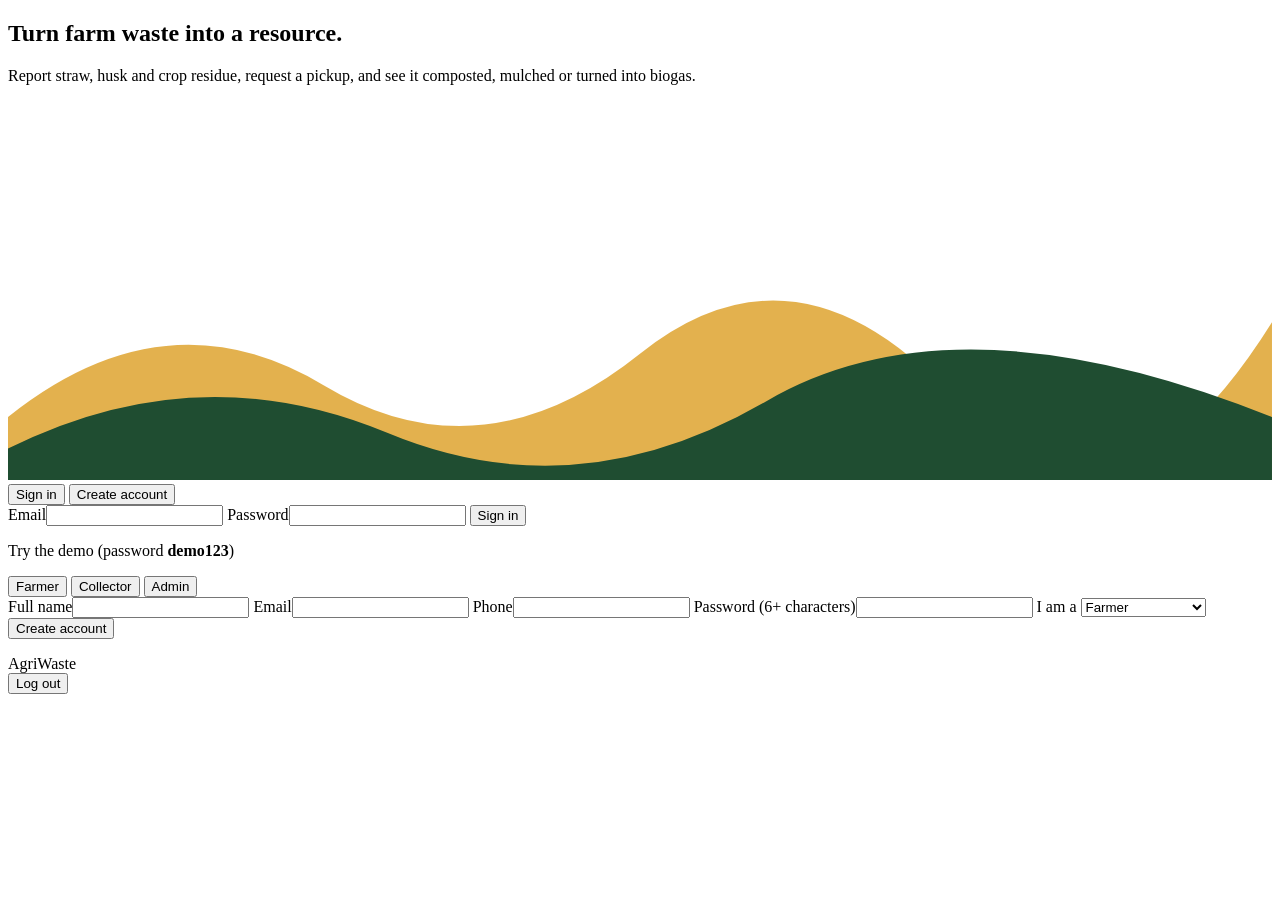
==== index.html @ 06bf90da "Add files via upload" ====
<!DOCTYPE html>
<html lang="en">
<head>
<meta charset="utf-8">
<meta name="viewport" content="width=device-width, initial-scale=1">
<title>AgriWaste - Smart Agriculture Waste Management</title>
<link rel="preconnect" href="https://fonts.googleapis.com">
<link href="https://fonts.googleapis.com/css2?family=Bricolage+Grotesque:wght@500;700&family=Public+Sans:wght@400;500;600&display=swap" rel="stylesheet">
<link rel="stylesheet" href="css/style.css">
</head>
<body>

<!-- Sign in / register -->
<section id="auth" class="auth hidden">
  <div class="auth-art">
    <h1>Turn farm waste into a resource.</h1>
    <p>Report straw, husk and crop residue, request a pickup, and see it composted, mulched or turned into biogas.</p>
    <svg viewBox="0 0 400 120" aria-hidden="true"><path d="M0 100 Q50 60 100 90 T200 80 T300 95 T400 70 V120 H0Z" fill="#E0A93B" opacity=".9"/><path d="M0 110 Q60 80 120 105 T240 95 T400 100 V120 H0Z" fill="#1f4d31"/></svg>
  </div>
  <div class="auth-card">
    <div class="tabs" role="tablist">
      <button class="tab active" data-tab="login">Sign in</button>
      <button class="tab" data-tab="register">Create account</button>
    </div>

    <form id="loginForm" class="stack">
      <label>Email<input type="email" id="loginEmail" required autocomplete="email"></label>
      <label>Password<input type="password" id="loginPass" required autocomplete="current-password"></label>
      <button class="btn primary" type="submit">Sign in</button>
      <div class="demo">
        <p>Try the demo (password <b>demo123</b>)</p>
        <div class="row">
          <button type="button" class="btn ghost sm" data-demo="farmer@demo.com">Farmer</button>
          <button type="button" class="btn ghost sm" data-demo="worker@demo.com">Collector</button>
          <button type="button" class="btn ghost sm" data-demo="admin@demo.com">Admin</button>
        </div>
      </div>
    </form>

    <form id="registerForm" class="stack hidden">
      <label>Full name<input id="regName" required></label>
      <label>Email<input type="email" id="regEmail" required></label>
      <label>Phone<input type="tel" id="regPhone"></label>
      <label>Password (6+ characters)<input type="password" id="regPass" minlength="6" required></label>
      <label>I am a
        <select id="regRole"><option value="farmer">Farmer</option><option value="worker">Collection worker</option></select>
      </label>
      <button class="btn primary" type="submit">Create account</button>
    </form>
    <p id="authError" class="error" role="alert"></p>
  </div>
</section>

<!-- App shell -->
<div id="app" class="shell hidden">
  <aside class="side">
    <div class="brand">AgriWaste</div>
    <nav id="nav"></nav>
    <div class="who">
      <div><b id="whoName"></b><span id="whoRole"></span></div>
      <button class="btn ghost sm" id="logout">Log out</button>
    </div>
  </aside>
  <main id="view" tabindex="-1"></main>
</div>

<div id="toast" class="toast" role="status"></div>
<script src="js/app.js"></script>
</body>
</html>
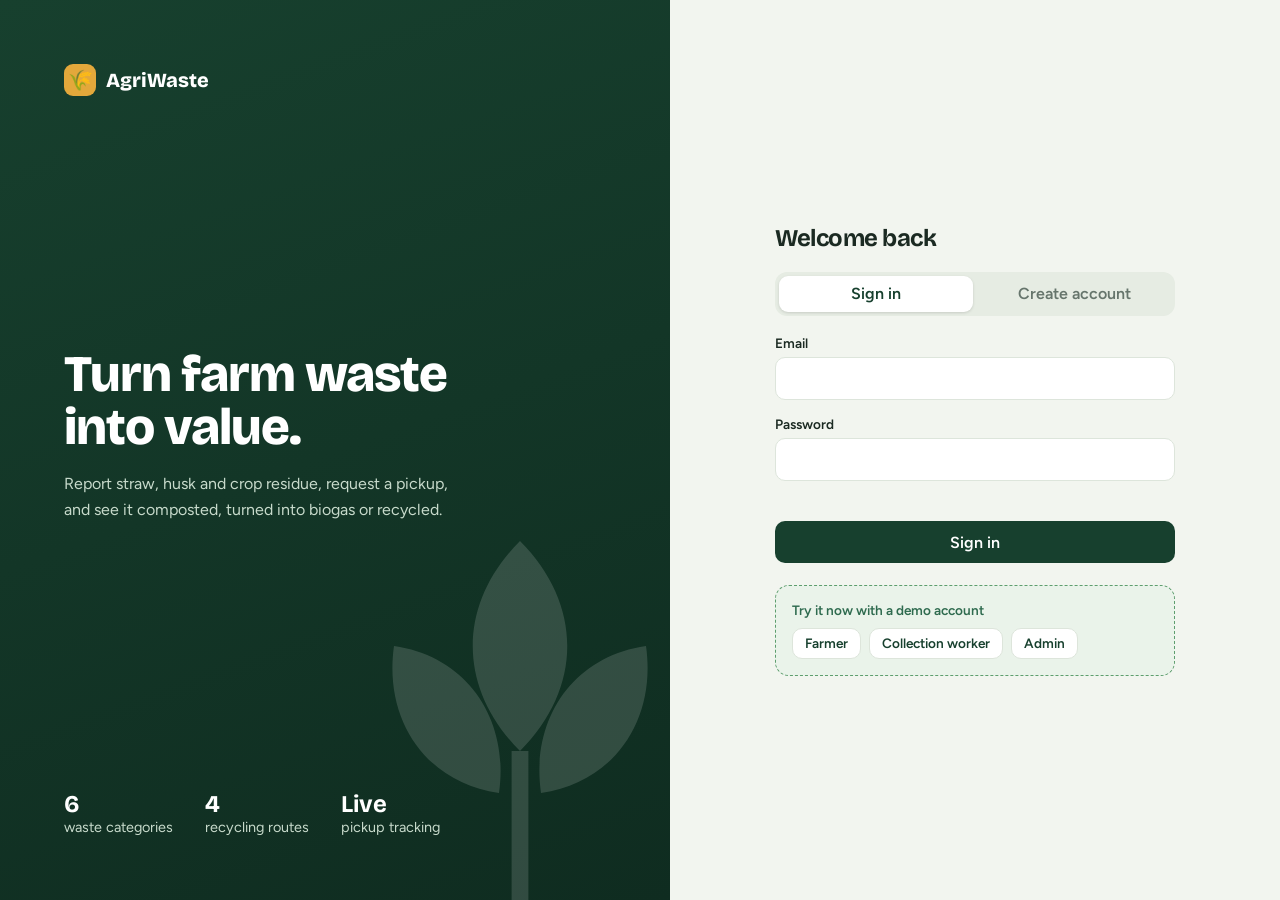
==== commit 7e9e9668: "Add files via upload" ====
--- a/index.html
+++ b/index.html
@@ -1,70 +1,40 @@
 <!DOCTYPE html>
-<html lang="en">
-<head>
-<meta charset="utf-8">
-<meta name="viewport" content="width=device-width, initial-scale=1">
-<title>AgriWaste - Smart Agriculture Waste Management</title>
+<html lang="en"><head>
+<meta charset="utf-8"><meta name="viewport" content="width=device-width,initial-scale=1">
+<title>AgriWaste · Smart Agriculture Waste Management</title>
 <link rel="preconnect" href="https://fonts.googleapis.com">
-<link href="https://fonts.googleapis.com/css2?family=Bricolage+Grotesque:wght@500;700&family=Public+Sans:wght@400;500;600&display=swap" rel="stylesheet">
-<link rel="stylesheet" href="css/style.css">
-</head>
-<body>
+<link href="https://fonts.googleapis.com/css2?family=Bricolage+Grotesque:opsz,wght@12..96,600;12..96,800&family=Figtree:wght@400;500;600&display=swap" rel="stylesheet">
+<link rel="stylesheet" href="style.css"></head><body>
 
-<!-- Sign in / register -->
-<section id="auth" class="auth hidden">
-  <div class="auth-art">
-    <h1>Turn farm waste into a resource.</h1>
-    <p>Report straw, husk and crop residue, request a pickup, and see it composted, mulched or turned into biogas.</p>
-    <svg viewBox="0 0 400 120" aria-hidden="true"><path d="M0 100 Q50 60 100 90 T200 80 T300 95 T400 70 V120 H0Z" fill="#E0A93B" opacity=".9"/><path d="M0 110 Q60 80 120 105 T240 95 T400 100 V120 H0Z" fill="#1f4d31"/></svg>
+<section id="auth">
+  <div class="hero">
+    <div class="logo"><i>🌾</i>AgriWaste</div>
+    <div><h1>Turn farm waste into value.</h1><p>Report straw, husk and crop residue, request a pickup, and see it composted, turned into biogas or recycled.</p></div>
+    <div class="stats-strip"><div><b>6</b>waste categories</div><div><b>4</b>recycling routes</div><div><b>Live</b>pickup tracking</div></div>
+    <svg viewBox="0 0 200 200" fill="#fff"><path d="M100 10c30 30 30 70 0 100-30-30-30-70 0-100zM40 60c35 5 55 35 50 70-35-5-55-35-50-70zM160 60c-35 5-55 35-50 70 35-5 55-35 50-70zM96 110h8v90h-8z"/></svg>
   </div>
-  <div class="auth-card">
-    <div class="tabs" role="tablist">
-      <button class="tab active" data-tab="login">Sign in</button>
-      <button class="tab" data-tab="register">Create account</button>
-    </div>
-
-    <form id="loginForm" class="stack">
-      <label>Email<input type="email" id="loginEmail" required autocomplete="email"></label>
-      <label>Password<input type="password" id="loginPass" required autocomplete="current-password"></label>
-      <button class="btn primary" type="submit">Sign in</button>
-      <div class="demo">
-        <p>Try the demo (password <b>demo123</b>)</p>
-        <div class="row">
-          <button type="button" class="btn ghost sm" data-demo="farmer@demo.com">Farmer</button>
-          <button type="button" class="btn ghost sm" data-demo="worker@demo.com">Collector</button>
-          <button type="button" class="btn ghost sm" data-demo="admin@demo.com">Admin</button>
-        </div>
-      </div>
+  <div class="formwrap"><div class="formbox">
+    <h2>Welcome back</h2><div class="tabs"><button id="tLogin" class="on">Sign in</button><button id="tReg">Create account</button></div>
+    <form id="authForm">
+      <div id="regOnly" class="hide"><div class="field"><label for="name">Full name</label><input id="name"></div>
+      <div class="row"><div class="field"><label for="phone">Phone</label><input id="phone"></div><div class="field"><label for="role">I am a</label><select id="role"><option value="farmer">Farmer</option><option value="worker">Collection worker</option></select></div></div></div>
+      <div class="field"><label for="email">Email</label><input id="email" type="email" required></div>
+      <div class="field"><label for="password">Password</label><input id="password" type="password" required minlength="6"></div>
+      <div class="err" id="err" role="alert"></div>
+      <button class="btn" style="width:100%" id="authBtn">Sign in</button>
     </form>
-
-    <form id="registerForm" class="stack hidden">
-      <label>Full name<input id="regName" required></label>
-      <label>Email<input type="email" id="regEmail" required></label>
-      <label>Phone<input type="tel" id="regPhone"></label>
-      <label>Password (6+ characters)<input type="password" id="regPass" minlength="6" required></label>
-      <label>I am a
-        <select id="regRole"><option value="farmer">Farmer</option><option value="worker">Collection worker</option></select>
-      </label>
-      <button class="btn primary" type="submit">Create account</button>
-    </form>
-    <p id="authError" class="error" role="alert"></p>
-  </div>
+    <div class="demo"><p>Try it now with a demo account</p><div>
+      <button class="btn alt sm" data-demo="farmer@demo.com">Farmer</button><button class="btn alt sm" data-demo="worker@demo.com">Collection worker</button><button class="btn alt sm" data-demo="admin@demo.com">Admin</button></div></div>
+  </div></div>
 </section>
 
-<!-- App shell -->
-<div id="app" class="shell hidden">
-  <aside class="side">
-    <div class="brand">AgriWaste</div>
-    <nav id="nav"></nav>
-    <div class="who">
-      <div><b id="whoName"></b><span id="whoRole"></span></div>
-      <button class="btn ghost sm" id="logout">Log out</button>
-    </div>
-  </aside>
-  <main id="view" tabindex="-1"></main>
+<div id="app" class="hide">
+  <aside><div class="logo"><i>🌾</i>AgriWaste</div><nav id="nav" style="display:contents"></nav>
+    <div class="me"><b id="meName"></b><small id="meRole"></small><button class="btn alt sm" id="logout" style="margin-top:.6rem">Sign out</button></div></aside>
+  <main><div class="top"><div><h2 id="title"></h2><p id="sub"></p></div><div class="top-actions"><button class="btn alt bell" id="bell">🔔 Notifications<b id="badge" class="hide"></b></button><button class="btn alt top-logout" id="logoutTop">Sign out</button></div></div>
+    <div id="notes" class="card hide"></div><div id="view"></div></main>
 </div>
+<dialog id="dlg"></dialog>
+<div id="toast" role="status"></div>
 
-<div id="toast" class="toast" role="status"></div>
-<script src="js/app.js"></script>
-</body>
-</html>
+<script src="app.js"></script></body></html>
--- a/style.css
+++ b/style.css
@@ -0,0 +1,58 @@
+:root{--forest:#17402E;--moss:#2F6B4F;--leaf:#5E9E6E;--wheat:#E3A83B;--paper:#F2F5EF;--card:#fff;--ink:#1B2A22;--mute:#66756C;--line:#DDE5DB;--bad:#B3402F;
+--r:14px;font-family:Figtree,system-ui,sans-serif;color:var(--ink)}
+*{box-sizing:border-box}body{margin:0;background:var(--paper);min-height:100vh}
+h1,h2,h3{font-family:'Bricolage Grotesque',sans-serif;margin:0;letter-spacing:-.02em}
+button,input,select,textarea{font:inherit}
+:focus-visible{outline:3px solid var(--wheat);outline-offset:2px}
+.btn{border:0;border-radius:10px;padding:.7rem 1.1rem;font-weight:600;cursor:pointer;background:var(--forest);color:#fff;transition:background .15s}
+.btn:hover{background:var(--moss)}.btn.alt{background:#fff;color:var(--forest);border:1px solid var(--line)}.btn.alt:hover{background:var(--paper)}
+.btn.sm{padding:.4rem .75rem;font-size:.85rem}.btn.wheat{background:var(--wheat);color:#2a1d00}
+label{display:block;font-size:.85rem;font-weight:600;margin:0 0 .35rem}
+input,select,textarea{width:100%;padding:.7rem .85rem;border:1px solid var(--line);border-radius:10px;background:#fff}
+.field{margin-bottom:1rem}.row{display:grid;grid-template-columns:1fr 1fr;gap:1rem}
+.hide{display:none!important}
+/* auth */
+#auth{display:grid;grid-template-columns:1.1fr 1fr;min-height:100vh}
+.hero{background:linear-gradient(160deg,var(--forest),#0F2C20);color:#fff;padding:4rem;display:flex;flex-direction:column;justify-content:space-between;position:relative;overflow:hidden}
+.hero svg{position:absolute;right:-60px;bottom:-40px;width:420px;opacity:.14}
+.hero h1{font-size:clamp(2.2rem,4vw,3.4rem);line-height:1.05;max-width:12ch;font-weight:800}
+.hero p{max-width:40ch;color:#C7DACB;line-height:1.6}
+.logo{display:flex;gap:.6rem;align-items:center;font-family:'Bricolage Grotesque';font-weight:800;font-size:1.25rem}
+.logo i{width:32px;height:32px;border-radius:9px;background:var(--wheat);display:grid;place-items:center;font-style:normal}
+.stats-strip{display:flex;gap:2rem;font-size:.9rem;color:#C7DACB}.stats-strip b{display:block;color:#fff;font-size:1.5rem;font-family:'Bricolage Grotesque'}
+.formwrap{display:grid;place-items:center;padding:2rem}.formbox{width:100%;max-width:400px}
+.tabs{display:flex;gap:.25rem;background:#E6ECE3;padding:.25rem;border-radius:12px;margin:1.2rem 0}
+.tabs button{flex:1;border:0;background:none;padding:.55rem;border-radius:9px;font-weight:600;cursor:pointer;color:var(--mute)}.tabs .on{background:#fff;color:var(--forest);box-shadow:0 1px 3px #0002}
+.demo{margin-top:1.4rem;padding:1rem;border:1px dashed var(--leaf);border-radius:var(--r);background:#EAF3EA}
+.demo p{margin:0 0 .6rem;font-size:.85rem;color:var(--moss);font-weight:600}.demo div{display:flex;gap:.5rem;flex-wrap:wrap}
+.err{color:var(--bad);font-size:.88rem;min-height:1.2rem;margin:.3rem 0}
+/* app */
+#app{display:grid;grid-template-columns:250px 1fr;min-height:100vh}
+aside{background:var(--forest);color:#fff;padding:1.4rem 1rem;display:flex;flex-direction:column;gap:.25rem;position:sticky;top:0;height:100vh}
+aside .logo{padding:0 .5rem 1.5rem}
+.nav{display:flex;gap:.7rem;align-items:center;padding:.7rem .8rem;border-radius:10px;color:#C7DACB;background:none;border:0;text-align:left;cursor:pointer;font-weight:500}
+.nav:hover{background:#ffffff14}.nav.on{background:#fff;color:var(--forest);font-weight:600}
+.me{margin-top:auto;padding:.8rem;border-top:1px solid #ffffff22;font-size:.85rem}.me small{color:#9DB8A5;display:block}
+main{padding:2rem 2.4rem;max-width:1200px;width:100%}
+.top{display:flex;justify-content:space-between;align-items:center;margin-bottom:1.6rem;gap:1rem}
+.top h2{font-size:1.8rem}.top p{margin:.2rem 0 0;color:var(--mute)}
+.bell{position:relative}.bell b{position:absolute;top:-6px;right:-6px;background:var(--bad);color:#fff;font-size:.7rem;border-radius:99px;padding:1px 6px}
+.card{background:var(--card);border:1px solid var(--line);border-radius:var(--r);padding:1.4rem}
+.grid4{display:grid;grid-template-columns:repeat(4,1fr);gap:1rem;margin-bottom:1.2rem}
+.stat span{color:var(--mute);font-size:.85rem}.stat strong{display:block;font-family:'Bricolage Grotesque';font-size:2rem;margin:.3rem 0 0}
+.stat.lead{background:var(--forest);color:#fff;border:0}.stat.lead span{color:#B6D0BC}
+.two{display:grid;grid-template-columns:1.2fr 1fr;gap:1.2rem}
+.bar{display:grid;grid-template-columns:130px 1fr 70px;gap:.7rem;align-items:center;margin:.7rem 0;font-size:.9rem}
+.bar i{display:block;height:12px;border-radius:99px;background:linear-gradient(90deg,var(--moss),var(--leaf))}.bar div{background:#EEF2EC;border-radius:99px}
+table{width:100%;border-collapse:collapse;font-size:.92rem}th{text-align:left;color:var(--mute);font-weight:500;padding:.6rem;border-bottom:1px solid var(--line)}td{padding:.8rem .6rem;border-bottom:1px solid var(--line);vertical-align:middle}
+.pill{padding:.2rem .65rem;border-radius:99px;font-size:.78rem;font-weight:600;white-space:nowrap}
+.pending{background:#FCEFD2;color:#8A5E00}.accepted{background:#DDEBF7;color:#1F5C8F}.scheduled{background:#E7E0F6;color:#5B3FA0}.collected{background:#D9F0DF;color:#1F6B3A}.recycled{background:var(--forest);color:#fff}
+.tip{background:#FFF6E0;border-left:4px solid var(--wheat);padding:.9rem 1rem;border-radius:8px;margin:.5rem 0 1rem;font-size:.92rem}
+.guide{display:grid;grid-template-columns:repeat(auto-fill,minmax(250px,1fr));gap:1rem}.guide h3{font-size:1.1rem}.guide em{color:var(--moss);font-style:normal;font-weight:600;font-size:.85rem}
+.empty{text-align:center;color:var(--mute);padding:2.5rem 1rem}
+#notes{position:absolute;right:2.4rem;top:5rem;width:330px;z-index:5;box-shadow:0 12px 40px #0002}
+#notes p{margin:0;padding:.65rem 0;border-bottom:1px solid var(--line);font-size:.9rem}
+dialog{border:0;border-radius:var(--r);padding:1.6rem;width:min(440px,92vw);box-shadow:0 20px 60px #0004}dialog::backdrop{background:#0006}dialog dl{display:grid;grid-template-columns:110px 1fr;gap:.6rem 1rem;margin:1rem 0}dialog dt{color:var(--mute);font-size:.85rem}dialog dd{margin:0;font-weight:500;word-break:break-word}
+#toast{position:fixed;bottom:1.5rem;left:50%;transform:translateX(-50%);background:var(--ink);color:#fff;padding:.8rem 1.3rem;border-radius:10px;opacity:0;pointer-events:none;transition:.25s}#toast.show{opacity:1}
+@media(max-width:900px){#auth{grid-template-columns:1fr}.hero{display:none}#app{grid-template-columns:1fr}aside{position:static;height:auto;flex-direction:row;overflow-x:auto;padding:.6rem}aside .logo,.me{display:none}.nav{white-space:nowrap}main{padding:1.2rem}.grid4{grid-template-columns:1fr 1fr}.two,.row{grid-template-columns:1fr}.bar{grid-template-columns:90px 1fr 60px}.table{overflow-x:auto}#notes{right:1rem;left:1rem;width:auto}}
+@media(prefers-reduced-motion:reduce){*{transition:none!important}}
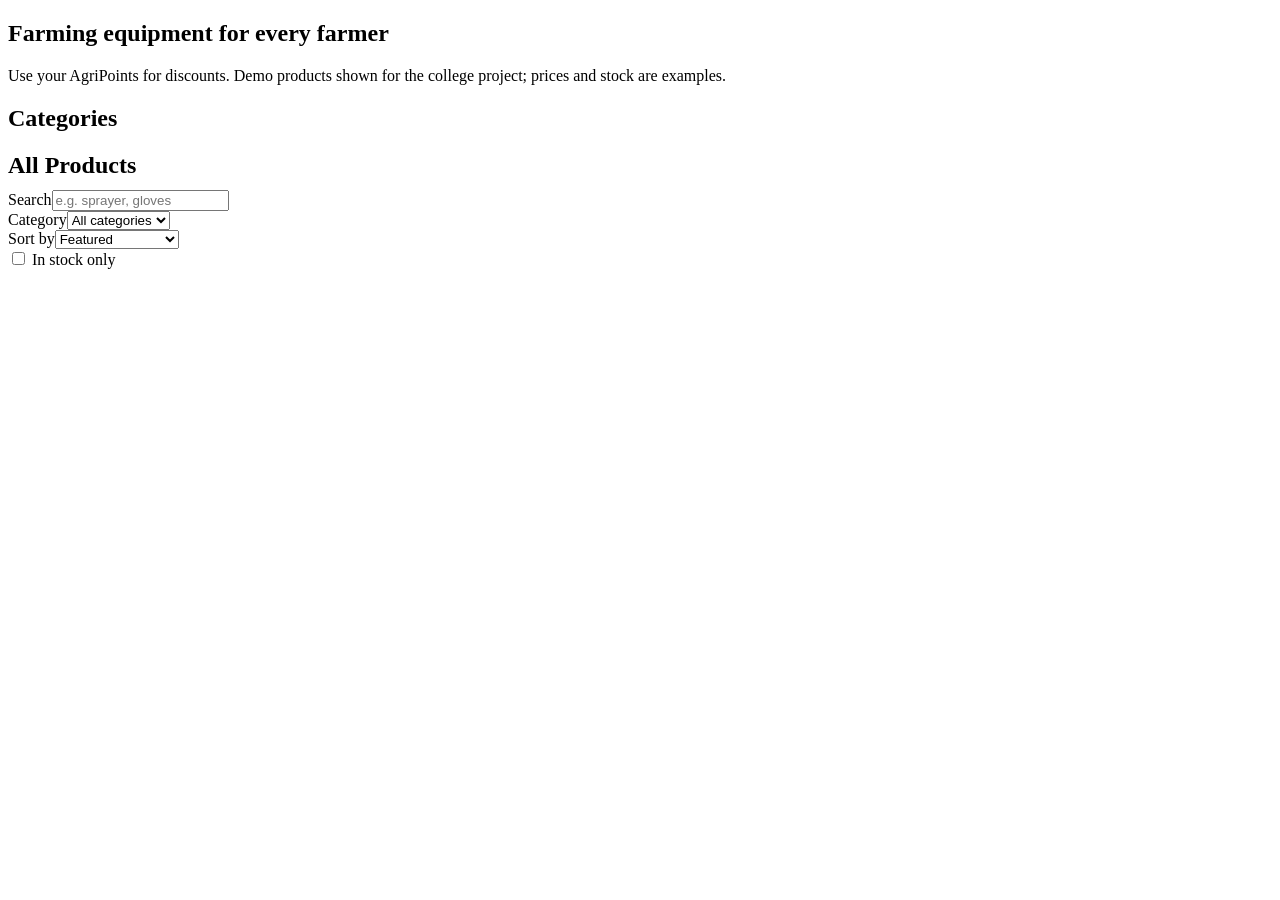
==== commit 1c3021e4: "Add files via upload" ====
--- a/index.html
+++ b/index.html
@@ -1,40 +1,20 @@
 <!DOCTYPE html>
-<html lang="en"><head>
-<meta charset="utf-8"><meta name="viewport" content="width=device-width,initial-scale=1">
-<title>AgriWaste · Smart Agriculture Waste Management</title>
-<link rel="preconnect" href="https://fonts.googleapis.com">
-<link href="https://fonts.googleapis.com/css2?family=Bricolage+Grotesque:opsz,wght@12..96,600;12..96,800&family=Figtree:wght@400;500;600&display=swap" rel="stylesheet">
-<link rel="stylesheet" href="style.css"></head><body>
-
-<section id="auth">
-  <div class="hero">
-    <div class="logo"><i>🌾</i>AgriWaste</div>
-    <div><h1>Turn farm waste into value.</h1><p>Report straw, husk and crop residue, request a pickup, and see it composted, turned into biogas or recycled.</p></div>
-    <div class="stats-strip"><div><b>6</b>waste categories</div><div><b>4</b>recycling routes</div><div><b>Live</b>pickup tracking</div></div>
-    <svg viewBox="0 0 200 200" fill="#fff"><path d="M100 10c30 30 30 70 0 100-30-30-30-70 0-100zM40 60c35 5 55 35 50 70-35-5-55-35-50-70zM160 60c-35 5-55 35-50 70 35-5 55-35 50-70zM96 110h8v90h-8z"/></svg>
-  </div>
-  <div class="formwrap"><div class="formbox">
-    <h2>Welcome back</h2><div class="tabs"><button id="tLogin" class="on">Sign in</button><button id="tReg">Create account</button></div>
-    <form id="authForm">
-      <div id="regOnly" class="hide"><div class="field"><label for="name">Full name</label><input id="name"></div>
-      <div class="row"><div class="field"><label for="phone">Phone</label><input id="phone"></div><div class="field"><label for="role">I am a</label><select id="role"><option value="farmer">Farmer</option><option value="worker">Collection worker</option></select></div></div></div>
-      <div class="field"><label for="email">Email</label><input id="email" type="email" required></div>
-      <div class="field"><label for="password">Password</label><input id="password" type="password" required minlength="6"></div>
-      <div class="err" id="err" role="alert"></div>
-      <button class="btn" style="width:100%" id="authBtn">Sign in</button>
-    </form>
-    <div class="demo"><p>Try it now with a demo account</p><div>
-      <button class="btn alt sm" data-demo="farmer@demo.com">Farmer</button><button class="btn alt sm" data-demo="worker@demo.com">Collection worker</button><button class="btn alt sm" data-demo="admin@demo.com">Admin</button></div></div>
-  </div></div>
-</section>
-
-<div id="app" class="hide">
-  <aside><div class="logo"><i>🌾</i>AgriWaste</div><nav id="nav" style="display:contents"></nav>
-    <div class="me"><b id="meName"></b><small id="meRole"></small><button class="btn alt sm" id="logout" style="margin-top:.6rem">Sign out</button></div></aside>
-  <main><div class="top"><div><h2 id="title"></h2><p id="sub"></p></div><div class="top-actions"><button class="btn alt bell" id="bell">🔔 Notifications<b id="badge" class="hide"></b></button><button class="btn alt top-logout" id="logoutTop">Sign out</button></div></div>
-    <div id="notes" class="card hide"></div><div id="view"></div></main>
-</div>
-<dialog id="dlg"></dialog>
+<html lang="en"><head><meta charset="utf-8"><meta name="viewport" content="width=device-width,initial-scale=1">
+<title>Home | AgriStore</title>
+<link href="https://fonts.googleapis.com/css2?family=Figtree:wght@400;500;600;800&display=swap" rel="stylesheet">
+<link rel="stylesheet" href="/agristore_frontend/css/agristore.css"></head>
+<body data-page="home">
+<header id="header" class="site-header"></header>
+<main class="wrap">
+<section class="hero"><h1>Farming equipment for every farmer</h1><p class="muted">Use your AgriPoints for discounts. Demo products shown for the college project; prices and stock are examples.</p></section>
+<h2 id="categories" style="margin-bottom:.7rem">Categories</h2><div class="chips" id="chips"></div>
+<h2 id="all-products" style="margin-bottom:.7rem">All Products</h2>
+<div class="filters"><div><label for="search">Search</label><input id="search" type="search" placeholder="e.g. sprayer, gloves"></div>
+<div><label for="category">Category</label><select id="category"><option value="">All categories</option></select></div>
+<div><label for="sort">Sort by</label><select id="sort"><option value="">Featured</option><option value="price_asc">Price: low to high</option><option value="price_desc">Price: high to low</option></select></div>
+<label class="row" style="margin:0"><input type="checkbox" id="instock" style="width:auto"> In stock only</label></div>
+<div class="product-grid" id="products"></div>
+</main>
 <div id="toast" role="status"></div>
-
-<script src="app.js"></script></body></html>
+<script src="/agristore_frontend/js/agristore.js"></script>
+</body></html>
